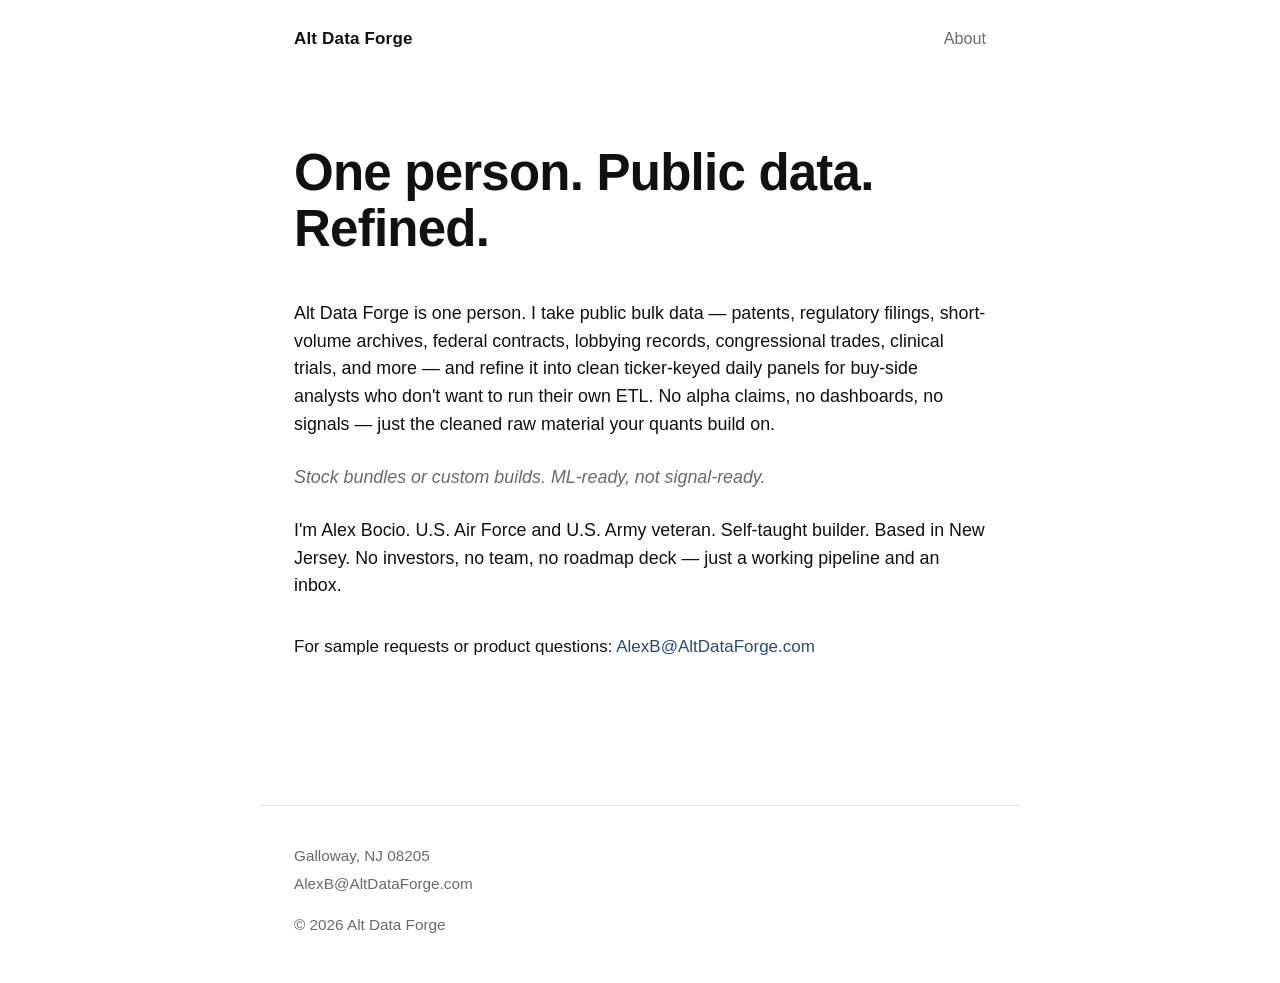
==== about.html @ 5b596caa "initial: locked v3 copy as static HTML + vanilla CSS Two pages (index, about) + style.css + robots.t" ====
<!DOCTYPE html>
<html lang="en">
<head>
  <meta charset="UTF-8">
  <meta name="viewport" content="width=device-width, initial-scale=1.0">
  <title>Alt Data Forge — About</title>
  <meta name="description" content="One person. Public data. Refined. Independent data refinery based in New Jersey.">
  <link rel="stylesheet" href="style.css">
</head>
<body>
  <header class="site-header">
    <a href="/" class="brand">Alt Data Forge</a>
    <nav><a href="/about.html" class="active">About</a></nav>
  </header>

  <main class="about">
    <h1 class="about-heading">One person. Public data. Refined.</h1>

    <p>Alt Data Forge is one person. I take public bulk data &mdash; patents, regulatory filings, short-volume archives, federal contracts, lobbying records, congressional trades, clinical trials, and more &mdash; and refine it into clean ticker-keyed daily panels for buy-side analysts who don't want to run their own ETL. No alpha claims, no dashboards, no signals &mdash; just the cleaned raw material your quants build on.</p>

    <p class="kicker">Stock bundles or custom builds. ML-ready, not signal-ready.</p>

    <p>I'm Alex Bocio. U.S. Air Force and U.S. Army veteran. Self-taught builder. Based in New Jersey. No investors, no team, no roadmap deck &mdash; just a working pipeline and an inbox.</p>

    <p class="cta">For sample requests or product questions: <a href="mailto:AlexB@AltDataForge.com">AlexB@AltDataForge.com</a></p>
  </main>

  <footer class="site-footer">
    <p>Galloway, NJ 08205</p>
    <p>AlexB@AltDataForge.com</p>
    <p class="copyright">&copy; 2026 Alt Data Forge</p>
  </footer>
</body>
</html>
---- style.css ----
/* Alt Data Forge — minimalist v1
 *
 * Locked v3 design: dual-color hero, contact-form-as-landing, About page.
 * No images, no JS, no external dependencies. ~150 lines.
 *
 * Color palette:
 *   --ink-primary  : near-black, dark line of hero, body copy
 *   --ink-accent   : medium gray, light line of hero, secondary copy
 *   --bg           : white
 *   --rule         : pale gray for borders / dividers
 */

:root {
  --ink-primary: #111111;
  --ink-accent: #8a8a8a;
  --ink-link: #2a4a7a;
  --bg: #ffffff;
  --rule: #e5e5e5;
  --muted: #6a6a6a;

  --max-width: 760px;
  --side-pad: clamp(1.25rem, 4vw, 2rem);

  --font-stack: -apple-system, BlinkMacSystemFont, "Segoe UI", Roboto, "Helvetica Neue", Arial, sans-serif;
}

* { box-sizing: border-box; }

html, body {
  margin: 0;
  padding: 0;
  background: var(--bg);
  color: var(--ink-primary);
  font-family: var(--font-stack);
  font-size: 17px;
  line-height: 1.55;
  -webkit-font-smoothing: antialiased;
  -moz-osx-font-smoothing: grayscale;
}

a {
  color: var(--ink-link);
  text-decoration: none;
}
a:hover { text-decoration: underline; }

/* Header */
.site-header {
  display: flex;
  justify-content: space-between;
  align-items: center;
  padding: 1.5rem var(--side-pad);
  max-width: var(--max-width);
  margin: 0 auto;
}
.site-header .brand {
  font-weight: 600;
  font-size: 1rem;
  color: var(--ink-primary);
  letter-spacing: 0.01em;
}
.site-header nav a {
  font-size: 0.95rem;
  color: var(--ink-primary);
}
.site-header nav a.active {
  color: var(--muted);
  cursor: default;
  pointer-events: none;
}

/* Home — hero + form */
main.home {
  max-width: var(--max-width);
  margin: 0 auto;
  padding: 4rem var(--side-pad) 3rem;
}

.hero {
  font-size: clamp(2.5rem, 7vw, 4.5rem);
  font-weight: 700;
  line-height: 1.05;
  letter-spacing: -0.02em;
  margin: 0 0 3rem 0;
}
.hero .line-primary,
.hero .line-accent {
  display: block;
}
.hero .line-primary { color: var(--ink-primary); }
.hero .line-accent  { color: var(--ink-accent); }

/* Contact form */
.contact { margin-top: 2rem; }
.form-heading {
  font-size: 0.85rem;
  font-weight: 600;
  text-transform: uppercase;
  letter-spacing: 0.08em;
  color: var(--muted);
  margin: 0 0 0.5rem 0;
}
.form-sub {
  font-size: 1rem;
  color: var(--ink-primary);
  margin: 0 0 2rem 0;
}

.contact-form {
  display: flex;
  flex-direction: column;
  gap: 1.25rem;
  max-width: 520px;
}
.contact-form label {
  display: flex;
  flex-direction: column;
  gap: 0.35rem;
}
.contact-form label span {
  font-size: 0.8rem;
  font-weight: 600;
  text-transform: uppercase;
  letter-spacing: 0.06em;
  color: var(--muted);
}
.contact-form input,
.contact-form textarea {
  font-family: inherit;
  font-size: 1rem;
  padding: 0.75rem 0.9rem;
  border: 1px solid var(--rule);
  border-radius: 4px;
  background: var(--bg);
  color: var(--ink-primary);
  transition: border-color 0.15s ease;
  resize: vertical;
}
.contact-form input:focus,
.contact-form textarea:focus {
  outline: none;
  border-color: var(--ink-primary);
}
.contact-form button {
  align-self: flex-start;
  font-family: inherit;
  font-size: 1rem;
  font-weight: 500;
  padding: 0.75rem 1.5rem;
  border: 1px solid var(--ink-primary);
  background: var(--ink-primary);
  color: var(--bg);
  border-radius: 4px;
  cursor: pointer;
  transition: background 0.15s ease;
}
.contact-form button:hover {
  background: #000000;
}

/* About page */
main.about {
  max-width: var(--max-width);
  margin: 0 auto;
  padding: 4rem var(--side-pad) 3rem;
}
.about-heading {
  font-size: clamp(2rem, 5vw, 3rem);
  font-weight: 700;
  line-height: 1.1;
  letter-spacing: -0.015em;
  margin: 0 0 2.5rem 0;
}
main.about p {
  font-size: 1.05rem;
  margin: 0 0 1.5rem 0;
  color: var(--ink-primary);
}
main.about p.kicker {
  font-style: italic;
  color: var(--muted);
}
main.about p.cta {
  margin-top: 2rem;
  font-size: 1rem;
}

/* Footer */
.site-footer {
  max-width: var(--max-width);
  margin: 4rem auto 0 auto;
  padding: 2rem var(--side-pad) 2.5rem;
  border-top: 1px solid var(--rule);
  font-size: 0.9rem;
  color: var(--muted);
}
.site-footer p { margin: 0.25rem 0; }
.site-footer .copyright { margin-top: 1rem; }

/* Mobile tweak */
@media (max-width: 480px) {
  .site-header { padding-top: 1rem; padding-bottom: 1rem; }
  main.home, main.about { padding-top: 2.5rem; }
  .hero { margin-bottom: 2rem; }
}
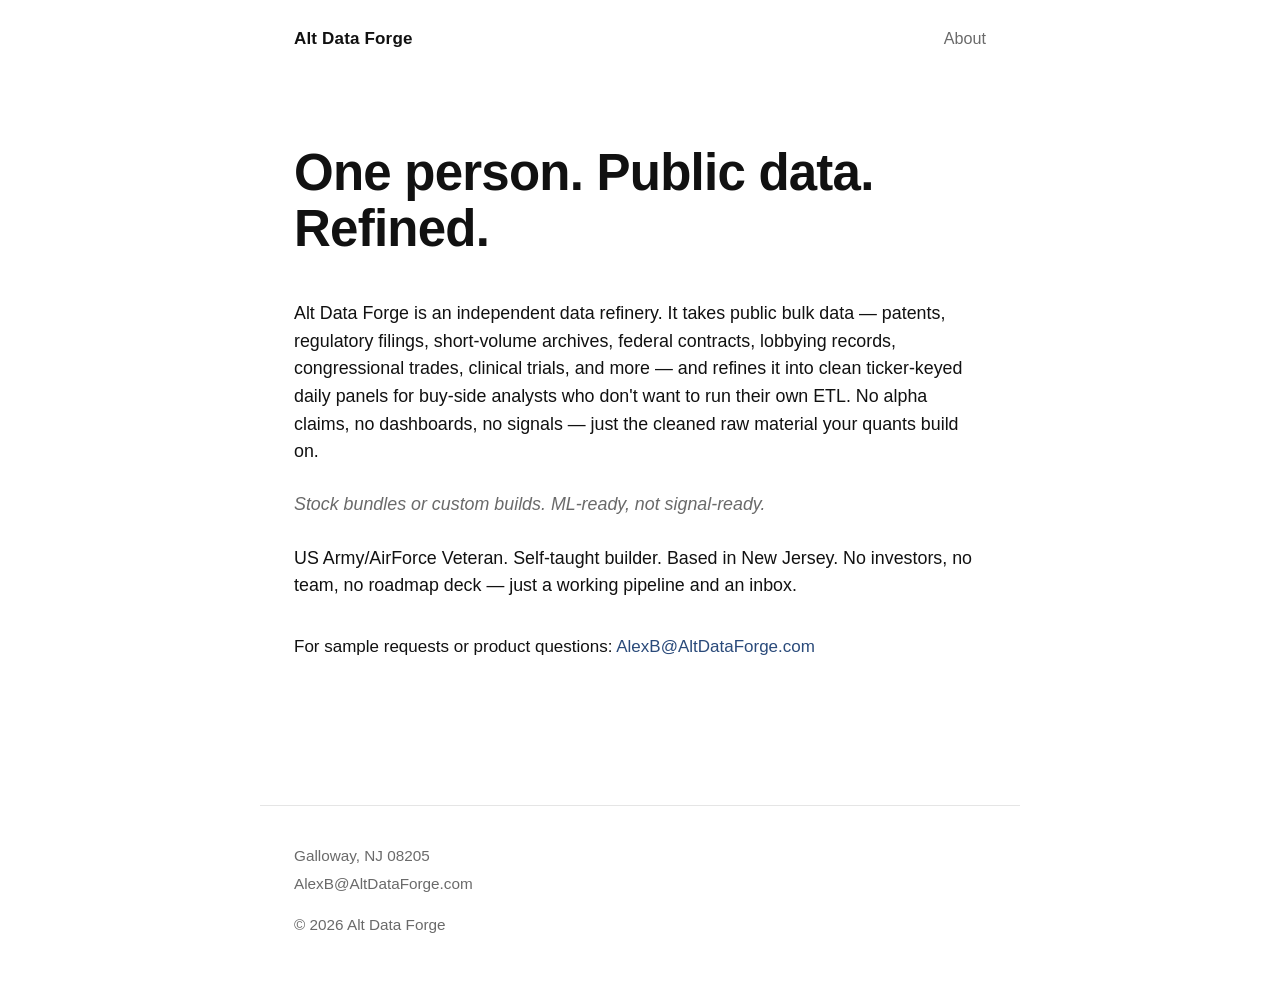
==== commit 4fb3cb3c: "copy(about): rework para 1 + drop name from para 3 - Para 1: 'is one person' → 'is an independent da" ====
--- a/about.html
+++ b/about.html
@@ -16,11 +16,11 @@
   <main class="about">
     <h1 class="about-heading">One person. Public data. Refined.</h1>
 
-    <p>Alt Data Forge is one person. I take public bulk data &mdash; patents, regulatory filings, short-volume archives, federal contracts, lobbying records, congressional trades, clinical trials, and more &mdash; and refine it into clean ticker-keyed daily panels for buy-side analysts who don't want to run their own ETL. No alpha claims, no dashboards, no signals &mdash; just the cleaned raw material your quants build on.</p>
+    <p>Alt Data Forge is an independent data refinery. It takes public bulk data &mdash; patents, regulatory filings, short-volume archives, federal contracts, lobbying records, congressional trades, clinical trials, and more &mdash; and refines it into clean ticker-keyed daily panels for buy-side analysts who don't want to run their own ETL. No alpha claims, no dashboards, no signals &mdash; just the cleaned raw material your quants build on.</p>
 
     <p class="kicker">Stock bundles or custom builds. ML-ready, not signal-ready.</p>
 
-    <p>I'm Alex Bocio. U.S. Air Force and U.S. Army veteran. Self-taught builder. Based in New Jersey. No investors, no team, no roadmap deck &mdash; just a working pipeline and an inbox.</p>
+    <p>US Army/AirForce Veteran. Self-taught builder. Based in New Jersey. No investors, no team, no roadmap deck &mdash; just a working pipeline and an inbox.</p>
 
     <p class="cta">For sample requests or product questions: <a href="mailto:AlexB@AltDataForge.com">AlexB@AltDataForge.com</a></p>
   </main>
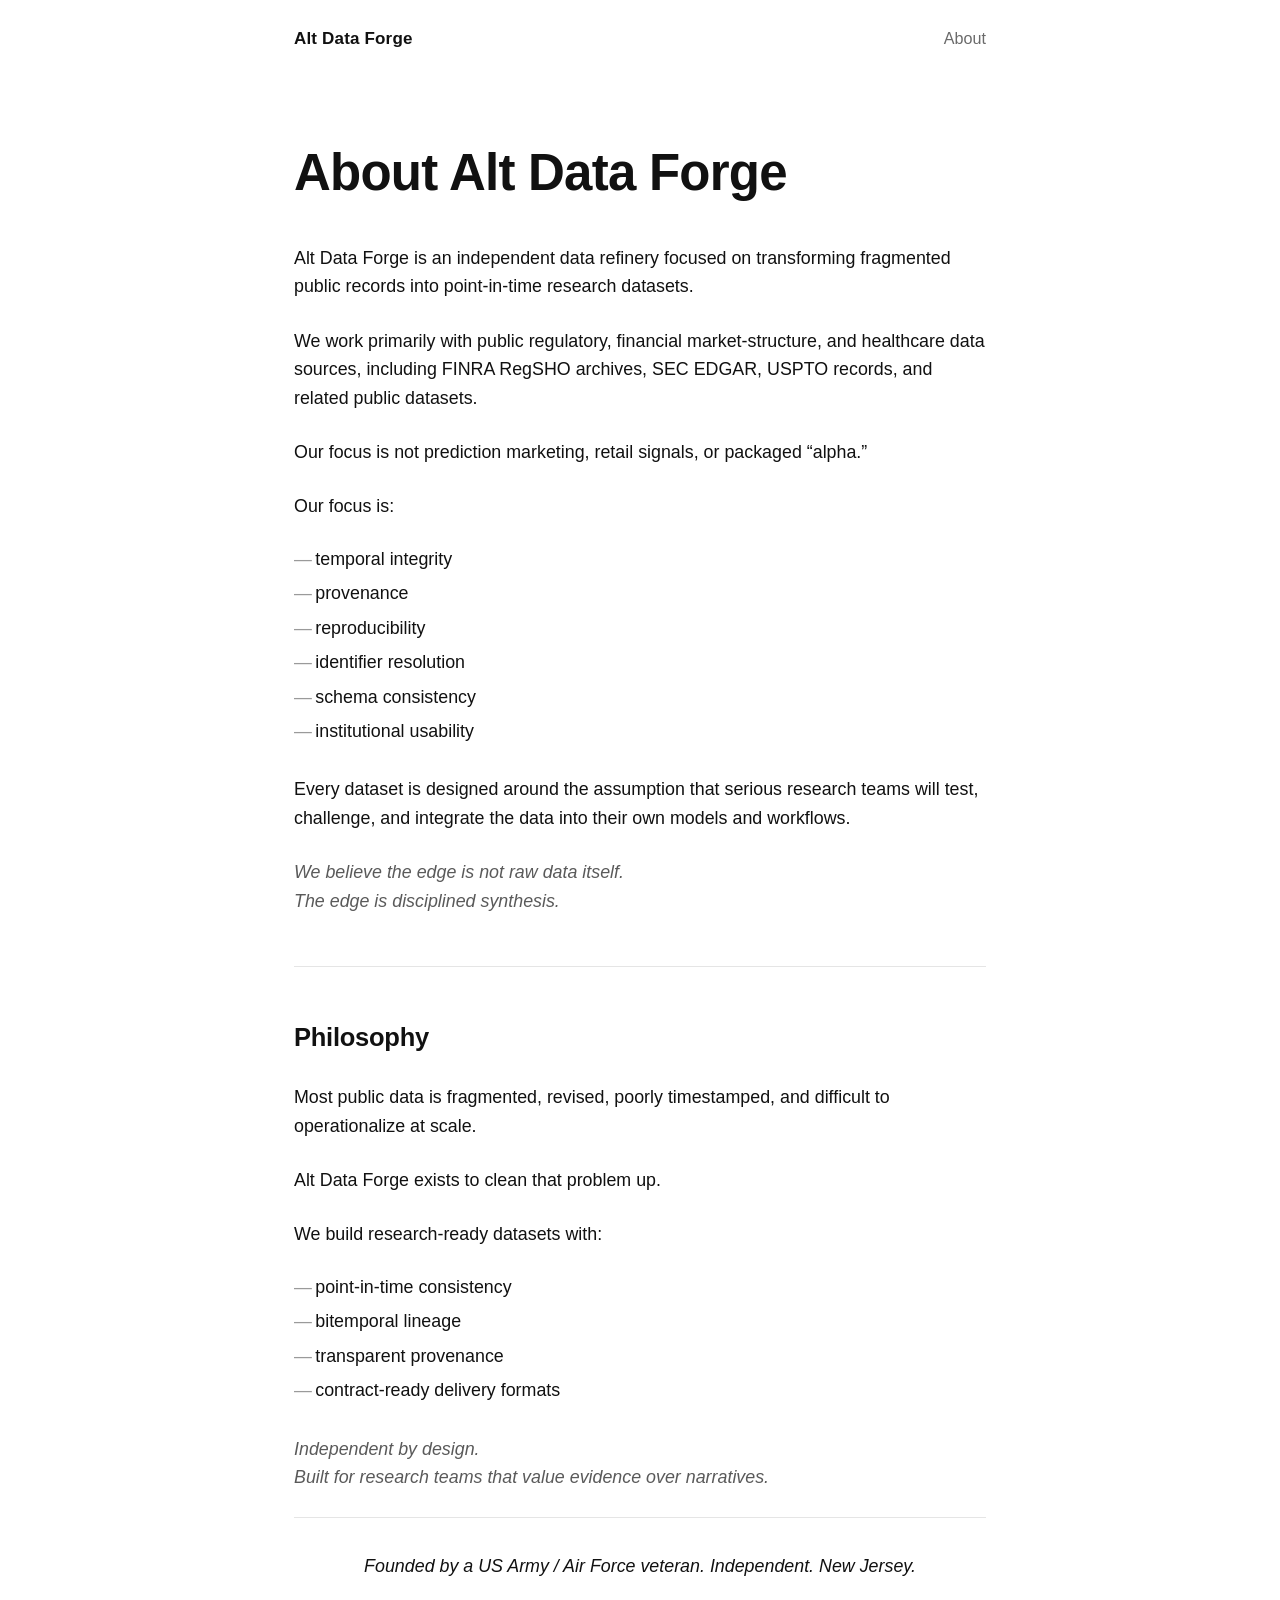
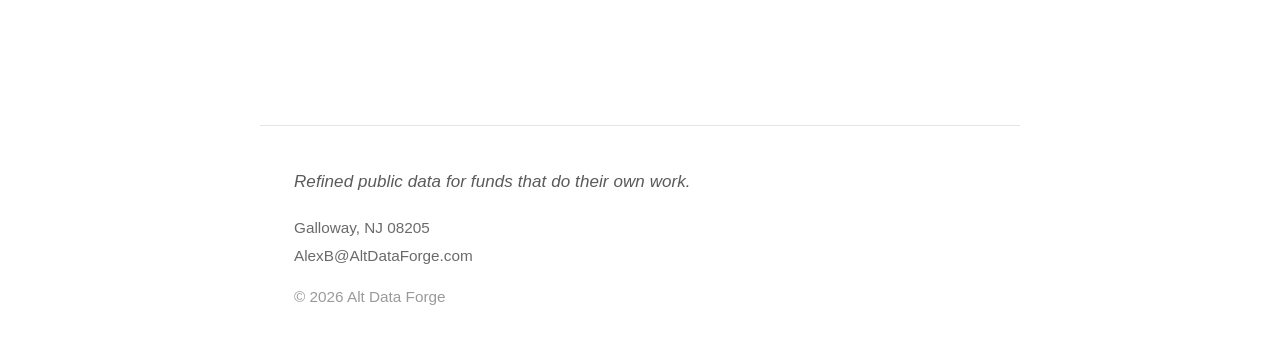
==== commit 4ad0822e: "copy(v4): institutional voice + research-infrastructure positioning Major rewrite per locked v3.1 → " ====
--- a/about.html
+++ b/about.html
@@ -4,7 +4,7 @@
   <meta charset="UTF-8">
   <meta name="viewport" content="width=device-width, initial-scale=1.0">
   <title>Alt Data Forge — About</title>
-  <meta name="description" content="One person. Public data. Refined. Independent data refinery based in New Jersey.">
+  <meta name="description" content="Alt Data Forge is an independent data refinery transforming fragmented public records into point-in-time research datasets.">
   <link rel="stylesheet" href="style.css">
 </head>
 <body>
@@ -14,18 +14,53 @@
   </header>
 
   <main class="about">
-    <h1 class="about-heading">One person. Public data. Refined.</h1>
+    <h1 class="about-heading">About Alt Data Forge</h1>
 
-    <p>Alt Data Forge is an independent data refinery. It takes public bulk data &mdash; patents, regulatory filings, short-volume archives, federal contracts, lobbying records, congressional trades, clinical trials, and more &mdash; and refines it into clean ticker-keyed daily panels for buy-side analysts who don't want to run their own ETL. No alpha claims, no dashboards, no signals &mdash; just the cleaned raw material your quants build on.</p>
+    <p>Alt Data Forge is an independent data refinery focused on transforming fragmented public records into point-in-time research datasets.</p>
 
-    <p class="kicker">Stock bundles or custom builds. ML-ready, not signal-ready.</p>
+    <p>We work primarily with public regulatory, financial market-structure, and healthcare data sources, including FINRA RegSHO archives, SEC EDGAR, USPTO records, and related public datasets.</p>
 
-    <p>US Army/AirForce Veteran. Self-taught builder. Based in New Jersey. No investors, no team, no roadmap deck &mdash; just a working pipeline and an inbox.</p>
+    <p>Our focus is not prediction marketing, retail signals, or packaged &ldquo;alpha.&rdquo;</p>
 
-    <p class="cta">For sample requests or product questions: <a href="mailto:AlexB@AltDataForge.com">AlexB@AltDataForge.com</a></p>
+    <p>Our focus is:</p>
+    <ul class="focus-list">
+      <li>temporal integrity</li>
+      <li>provenance</li>
+      <li>reproducibility</li>
+      <li>identifier resolution</li>
+      <li>schema consistency</li>
+      <li>institutional usability</li>
+    </ul>
+
+    <p>Every dataset is designed around the assumption that serious research teams will test, challenge, and integrate the data into their own models and workflows.</p>
+
+    <p class="kicker">We believe the edge is not raw data itself.<br>The edge is disciplined synthesis.</p>
+
+    <hr class="section-break">
+
+    <section class="philosophy">
+      <h2>Philosophy</h2>
+
+      <p>Most public data is fragmented, revised, poorly timestamped, and difficult to operationalize at scale.</p>
+
+      <p>Alt Data Forge exists to clean that problem up.</p>
+
+      <p>We build research-ready datasets with:</p>
+      <ul class="focus-list">
+        <li>point-in-time consistency</li>
+        <li>bitemporal lineage</li>
+        <li>transparent provenance</li>
+        <li>contract-ready delivery formats</li>
+      </ul>
+
+      <p class="closing">Independent by design.<br>Built for research teams that value evidence over narratives.</p>
+    </section>
+
+    <p class="founder-credit">Founded by a US Army / Air Force veteran. Independent. New Jersey.</p>
   </main>
 
   <footer class="site-footer">
+    <p class="tagline">Refined public data for funds that do their own work.</p>
     <p>Galloway, NJ 08205</p>
     <p>AlexB@AltDataForge.com</p>
     <p class="copyright">&copy; 2026 Alt Data Forge</p>
--- a/style.css
+++ b/style.css
@@ -1,22 +1,19 @@
-/* Alt Data Forge — minimalist v1
+/* Alt Data Forge — minimalist v4
  *
- * Locked v3 design: dual-color hero, contact-form-as-landing, About page.
- * No images, no JS, no external dependencies. ~150 lines.
- *
- * Color palette:
- *   --ink-primary  : near-black, dark line of hero, body copy
- *   --ink-accent   : medium gray, light line of hero, secondary copy
- *   --bg           : white
- *   --rule         : pale gray for borders / dividers
+ * Locked v4 design: institutional voice, refined-research-infrastructure positioning.
+ * Hero is single-color brand name + subtitle (no more dual-color split).
+ * About page expanded with Philosophy section + editorial founder credit at end.
+ * No images, no JS, no external dependencies.
  */
 
 :root {
   --ink-primary: #111111;
-  --ink-accent: #8a8a8a;
+  --ink-accent: #5a5a5a;
   --ink-link: #2a4a7a;
   --bg: #ffffff;
   --rule: #e5e5e5;
   --muted: #6a6a6a;
+  --very-muted: #9a9a9a;
 
   --max-width: 760px;
   --side-pad: clamp(1.25rem, 4vw, 2rem);
@@ -44,7 +41,7 @@
 }
 a:hover { text-decoration: underline; }
 
-/* Header */
+/* ---------- Header ---------- */
 .site-header {
   display: flex;
   justify-content: space-between;
@@ -69,7 +66,7 @@
   pointer-events: none;
 }
 
-/* Home — hero + form */
+/* ---------- Home: hero + subtitle + description ---------- */
 main.home {
   max-width: var(--max-width);
   margin: 0 auto;
@@ -81,29 +78,42 @@
   font-weight: 700;
   line-height: 1.05;
   letter-spacing: -0.02em;
+  color: var(--ink-primary);
+  margin: 0 0 1rem 0;
+}
+
+.subtitle {
+  font-size: clamp(1.25rem, 2.5vw, 1.5rem);
+  font-weight: 400;
+  line-height: 1.35;
+  color: var(--ink-accent);
+  margin: 0 0 2.5rem 0;
+  max-width: 620px;
+}
+
+.description {
+  font-size: 1rem;
+  line-height: 1.6;
+  color: var(--ink-primary);
   margin: 0 0 3rem 0;
-}
-.hero .line-primary,
-.hero .line-accent {
-  display: block;
-}
-.hero .line-primary { color: var(--ink-primary); }
-.hero .line-accent  { color: var(--ink-accent); }
-
-/* Contact form */
+  max-width: 620px;
+}
+
+/* ---------- Contact section ---------- */
 .contact { margin-top: 2rem; }
+
 .form-heading {
-  font-size: 0.85rem;
-  font-weight: 600;
-  text-transform: uppercase;
-  letter-spacing: 0.08em;
-  color: var(--muted);
+  font-size: 1.15rem;
+  font-weight: 600;
+  letter-spacing: 0.005em;
+  color: var(--ink-primary);
   margin: 0 0 0.5rem 0;
 }
 .form-sub {
-  font-size: 1rem;
-  color: var(--ink-primary);
-  margin: 0 0 2rem 0;
+  font-size: 0.95rem;
+  color: var(--muted);
+  margin: 0 0 1.75rem 0;
+  line-height: 1.55;
 }
 
 .contact-form {
@@ -158,7 +168,21 @@
   background: #000000;
 }
 
-/* About page */
+/* ---------- Data coverage pills (under-form) ---------- */
+.data-coverage {
+  margin-top: 2.5rem;
+  padding-top: 1.5rem;
+  border-top: 1px solid var(--rule);
+}
+.coverage-row {
+  font-size: 0.85rem;
+  color: var(--very-muted);
+  letter-spacing: 0.02em;
+  margin: 0 0 0.5rem 0;
+  line-height: 1.5;
+}
+
+/* ---------- About page ---------- */
 main.about {
   max-width: var(--max-width);
   margin: 0 auto;
@@ -175,31 +199,86 @@
   font-size: 1.05rem;
   margin: 0 0 1.5rem 0;
   color: var(--ink-primary);
-}
-main.about p.kicker {
+  line-height: 1.6;
+}
+main.about p.kicker,
+main.about p.closing {
   font-style: italic;
-  color: var(--muted);
-}
-main.about p.cta {
-  margin-top: 2rem;
-  font-size: 1rem;
-}
-
-/* Footer */
+  color: var(--ink-accent);
+}
+
+/* Bullet list — used in both About body + Philosophy */
+.focus-list {
+  list-style: none;
+  padding: 0;
+  margin: 0 0 1.75rem 0;
+}
+.focus-list li {
+  font-size: 1.05rem;
+  color: var(--ink-primary);
+  margin: 0 0 0.4rem 0;
+  padding-left: 1.25rem;
+  position: relative;
+}
+.focus-list li::before {
+  content: "—";
+  position: absolute;
+  left: 0;
+  color: var(--very-muted);
+}
+
+/* Section break between About body and Philosophy */
+.section-break {
+  border: none;
+  border-top: 1px solid var(--rule);
+  margin: 3rem 0 3rem 0;
+}
+
+/* Philosophy section heading */
+.philosophy h2 {
+  font-size: 1.5rem;
+  font-weight: 600;
+  letter-spacing: -0.01em;
+  margin: 0 0 1.5rem 0;
+  color: var(--ink-primary);
+}
+
+/* Founder editorial credit at end of About page */
+.founder-credit {
+  margin-top: 4rem;
+  padding-top: 2rem;
+  border-top: 1px solid var(--rule);
+  font-size: 0.85rem;
+  font-style: italic;
+  color: var(--very-muted);
+  text-align: center;
+}
+
+/* ---------- Footer ---------- */
 .site-footer {
   max-width: var(--max-width);
   margin: 4rem auto 0 auto;
-  padding: 2rem var(--side-pad) 2.5rem;
+  padding: 2.5rem var(--side-pad) 2.5rem;
   border-top: 1px solid var(--rule);
   font-size: 0.9rem;
   color: var(--muted);
 }
+.site-footer .tagline {
+  font-style: italic;
+  font-size: 1rem;
+  color: var(--ink-accent);
+  margin: 0 0 1.25rem 0;
+  letter-spacing: 0.005em;
+}
 .site-footer p { margin: 0.25rem 0; }
-.site-footer .copyright { margin-top: 1rem; }
-
-/* Mobile tweak */
+.site-footer .copyright { margin-top: 1rem; color: var(--very-muted); }
+
+/* ---------- Mobile ---------- */
 @media (max-width: 480px) {
   .site-header { padding-top: 1rem; padding-bottom: 1rem; }
   main.home, main.about { padding-top: 2.5rem; }
-  .hero { margin-bottom: 2rem; }
-}
+  .hero { margin-bottom: 0.75rem; }
+  .subtitle { margin-bottom: 2rem; }
+  .description { margin-bottom: 2.5rem; }
+  .data-coverage { margin-top: 2rem; }
+}
